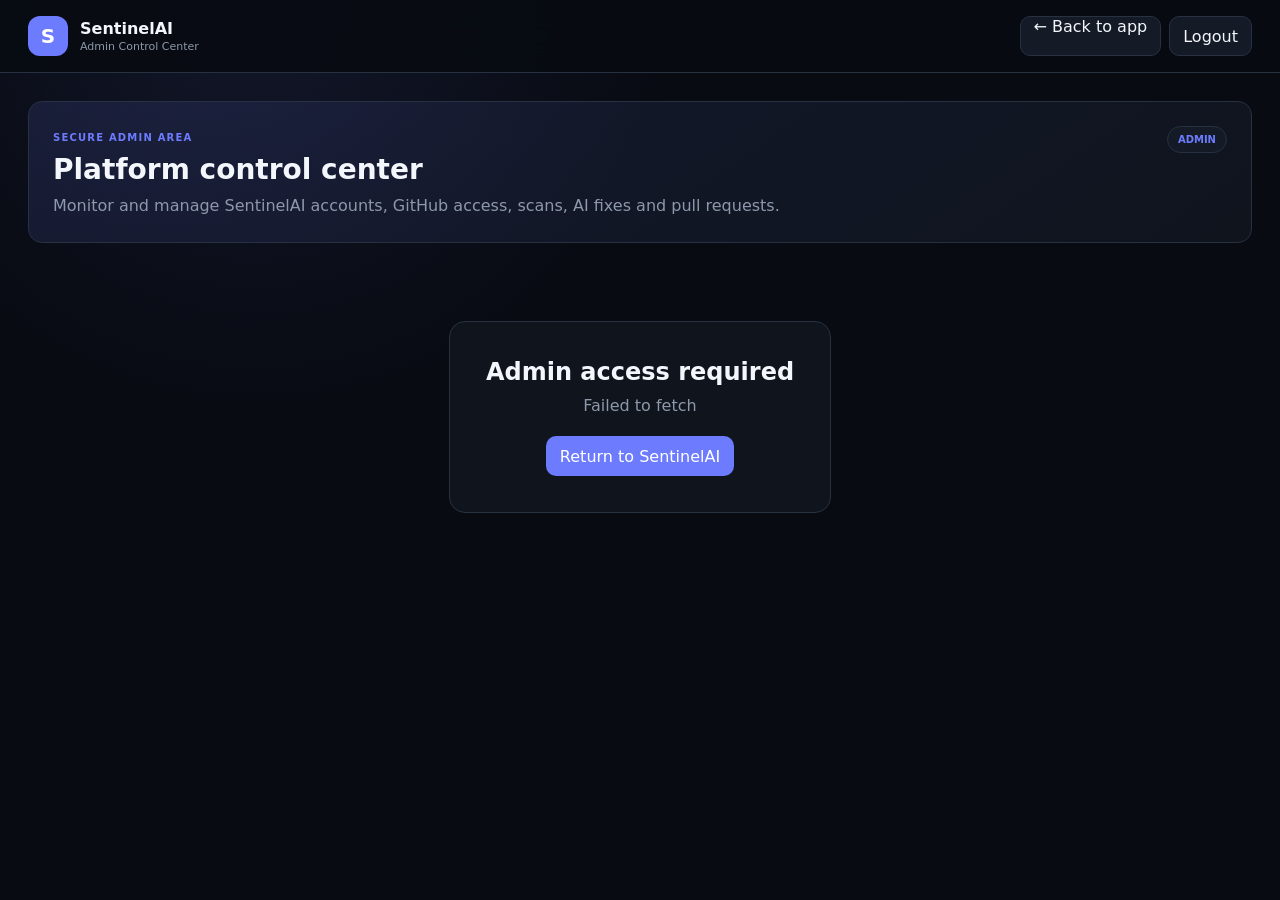
==== frontend/admin.html @ a76d075d "Add role-based SentinelAI admin panel" ====
<!DOCTYPE html>
<html lang="en">
<head>
    <meta charset="UTF-8">
    <meta name="viewport" content="width=device-width, initial-scale=1.0">
    <title>SentinelAI Admin</title>
    <link rel="stylesheet" href="admin.css">
</head>
<body>
    <div class="admin-shell">
        <header class="admin-topbar">
            <div class="brand-block">
                <div class="brand-icon">S</div>
                <div>
                    <div class="brand-name">SentinelAI</div>
                    <div class="brand-subtitle">Admin Control Center</div>
                </div>
            </div>
            <div class="top-actions">
                <a class="ghost-button" href="index.html">← Back to app</a>
                <button id="logoutButton" class="ghost-button" type="button">Logout</button>
            </div>
        </header>

        <main class="admin-main">
            <div id="adminBanner" class="admin-banner">
                <div>
                    <span class="eyebrow">SECURE ADMIN AREA</span>
                    <h1>Platform control center</h1>
                    <p>Monitor and manage SentinelAI accounts, GitHub access, scans, AI fixes and pull requests.</p>
                </div>
                <span class="admin-badge">ADMIN</span>
            </div>

            <section id="content" class="content">
                <div class="loading-card">Checking administrator access…</div>
            </section>
        </main>
    </div>

    <div id="toast" class="toast" hidden></div>
    <script src="admin.js" defer></script>
</body>
</html>
---- frontend/admin.css ----
:root {
    --bg: #080b12;
    --surface: #0f141d;
    --surface-2: #151b26;
    --surface-3: #1b2330;
    --border: #273142;
    --text: #f3f6fb;
    --muted: #8d99aa;
    --primary: #6d7cff;
    --success: #28c281;
    --warning: #f5b942;
    --danger: #ff5c70;
    --radius: 14px;
}

* { box-sizing: border-box; }
html, body { min-height: 100%; }
body {
    margin: 0;
    font-family: Inter, ui-sans-serif, system-ui, -apple-system, BlinkMacSystemFont, "Segoe UI", sans-serif;
    background: radial-gradient(circle at 20% 0%, rgba(109,124,255,.10), transparent 30%), var(--bg);
    color: var(--text);
}
button, input { font: inherit; }
button { cursor: pointer; }

.admin-shell { min-height: 100vh; }
.admin-topbar {
    position: sticky;
    top: 0;
    z-index: 20;
    display: flex;
    align-items: center;
    justify-content: space-between;
    gap: 16px;
    padding: 16px 28px;
    background: rgba(8,11,18,.92);
    backdrop-filter: blur(16px);
    border-bottom: 1px solid var(--border);
}
.brand-block { display:flex; align-items:center; gap:12px; }
.brand-icon {
    width:40px; height:40px; display:grid; place-items:center;
    border-radius:12px; background:var(--primary); color:#fff; font-weight:800; font-size:20px;
}
.brand-name { font-weight:800; font-size:16px; }
.brand-subtitle { color:var(--muted); font-size:11px; margin-top:2px; }
.top-actions { display:flex; gap:8px; }
.ghost-button {
    min-height:40px; padding:0 13px; border:1px solid var(--border); border-radius:10px;
    background:var(--surface-2); color:var(--text); text-decoration:none;
}
.ghost-button:hover { border-color:var(--primary); }

.admin-main { max-width: 1480px; margin:0 auto; padding:28px; }
.admin-banner {
    display:flex; justify-content:space-between; gap:18px; align-items:flex-start;
    padding:24px; background:linear-gradient(145deg, rgba(109,124,255,.13), var(--surface));
    border:1px solid var(--border); border-radius:var(--radius); margin-bottom:18px;
}
.eyebrow { color:var(--primary); font-size:10px; letter-spacing:.12em; font-weight:800; }
.admin-banner h1 { margin:8px 0 0; font-size:28px; }
.admin-banner p { margin:8px 0 0; color:var(--muted); max-width:760px; line-height:1.5; }
.admin-badge { padding:7px 10px; border:1px solid var(--border); border-radius:999px; background:var(--surface-2); color:var(--primary); font-size:10px; font-weight:800; }

.content { display:flex; flex-direction:column; gap:18px; }
.loading-card, .error-card { padding:28px; border:1px dashed var(--border); border-radius:var(--radius); background:var(--surface); color:var(--muted); text-align:center; }
.card { background:var(--surface); border:1px solid var(--border); border-radius:var(--radius); overflow:hidden; }
.card-header { display:flex; justify-content:space-between; gap:12px; align-items:flex-start; padding:18px 20px; border-bottom:1px solid var(--border); }
.card-header h2 { margin:0; font-size:16px; }
.card-header p { margin:5px 0 0; color:var(--muted); font-size:11px; }

.stats { display:grid; grid-template-columns:repeat(4,minmax(0,1fr)); gap:12px; }
.stat { padding:18px; background:var(--surface); border:1px solid var(--border); border-radius:12px; }
.stat span { display:block; color:var(--muted); font-size:11px; }
.stat strong { display:block; margin-top:8px; font-size:27px; }
.stat small { display:block; margin-top:7px; color:var(--muted); font-size:10px; }

.grid-2 { display:grid; grid-template-columns:minmax(0,2fr) minmax(300px,1fr); gap:18px; }
.grid-bottom { display:grid; grid-template-columns:1fr 1fr; gap:18px; }
.search { width:280px; min-height:40px; padding:0 12px; border:1px solid var(--border); border-radius:10px; background:var(--surface-2); color:var(--text); outline:none; }
.search:focus { border-color:var(--primary); }

.users { padding:14px; display:flex; flex-direction:column; gap:10px; }
.user {
    display:flex; justify-content:space-between; gap:14px; align-items:center; padding:14px;
    background:var(--surface-2); border:1px solid var(--border); border-radius:12px;
}
.user.disabled { opacity:.68; }
.user-main { display:flex; gap:12px; min-width:0; }
.avatar { flex:0 0 38px; width:38px; height:38px; border-radius:12px; display:grid; place-items:center; background:var(--primary); color:#fff; font-weight:800; }
.user-name { display:flex; align-items:center; flex-wrap:wrap; gap:6px; }
.user-name strong { font-size:13px; }
.user-line { color:var(--muted); font-size:10px; margin-top:3px; }
.user-meta { display:flex; flex-wrap:wrap; gap:10px; margin-top:7px; color:var(--muted); font-size:9px; }
.pill { display:inline-flex; padding:4px 7px; border-radius:999px; font-size:9px; font-weight:800; text-transform:uppercase; letter-spacing:.05em; }
.pill.admin { background:rgba(109,124,255,.15); color:var(--primary); }
.pill.active { background:rgba(40,194,129,.12); color:var(--success); }
.pill.disabled { background:rgba(255,92,112,.12); color:var(--danger); }
.actions { display:flex; flex-wrap:wrap; gap:7px; justify-content:flex-end; }
.action { min-height:34px; padding:0 10px; border:1px solid var(--border); border-radius:9px; background:var(--surface-3); color:var(--text); font-size:10px; }
.action.danger { color:var(--danger); }

.security { display:grid; gap:10px; padding:16px; }
.meter { padding:12px; background:var(--surface-2); border:1px solid var(--border); border-radius:10px; }
.meter-head { display:flex; justify-content:space-between; font-size:11px; }
.bar { height:6px; margin-top:8px; background:var(--surface-3); border-radius:99px; overflow:hidden; }
.bar i { display:block; height:100%; background:var(--primary); }
.meter.critical .bar i { background:var(--danger); }
.meter.high .bar i { background:var(--warning); }

.activity { padding:6px 18px; }
.activity-row { display:flex; justify-content:space-between; align-items:center; gap:10px; padding:12px 0; border-bottom:1px solid var(--border); }
.activity-row:last-child { border-bottom:none; }
.activity-row strong { display:block; font-size:11px; }
.activity-row small { display:block; margin-top:3px; color:var(--muted); font-size:9px; }
.empty { padding:22px; color:var(--muted); text-align:center; font-size:11px; }

.denied { max-width:560px; margin:60px auto; text-align:center; padding:36px; background:var(--surface); border:1px solid var(--border); border-radius:16px; }
.denied h2 { margin:0 0 8px; }
.denied p { margin:0 0 18px; color:var(--muted); line-height:1.5; }
.denied a { display:inline-flex; align-items:center; min-height:40px; padding:0 14px; background:var(--primary); color:#fff; border-radius:10px; text-decoration:none; }

.toast { position:fixed; right:20px; bottom:20px; z-index:50; min-width:280px; max-width:420px; padding:13px 15px; background:var(--surface-3); border:1px solid var(--border); border-radius:10px; box-shadow:0 18px 50px rgba(0,0,0,.35); font-size:12px; }

@media (max-width:1100px) { .stats{grid-template-columns:repeat(2,minmax(0,1fr));}.grid-2,.grid-bottom{grid-template-columns:1fr;} }
@media (max-width:700px) {
    .admin-topbar,.admin-banner{flex-direction:column; align-items:flex-start;}
    .admin-main{padding:16px 12px;}
    .stats{grid-template-columns:1fr 1fr;}
    .card-header{flex-direction:column;}
    .search{width:100%;}
    .user{flex-direction:column; align-items:stretch;}
    .actions{justify-content:flex-start;}
}
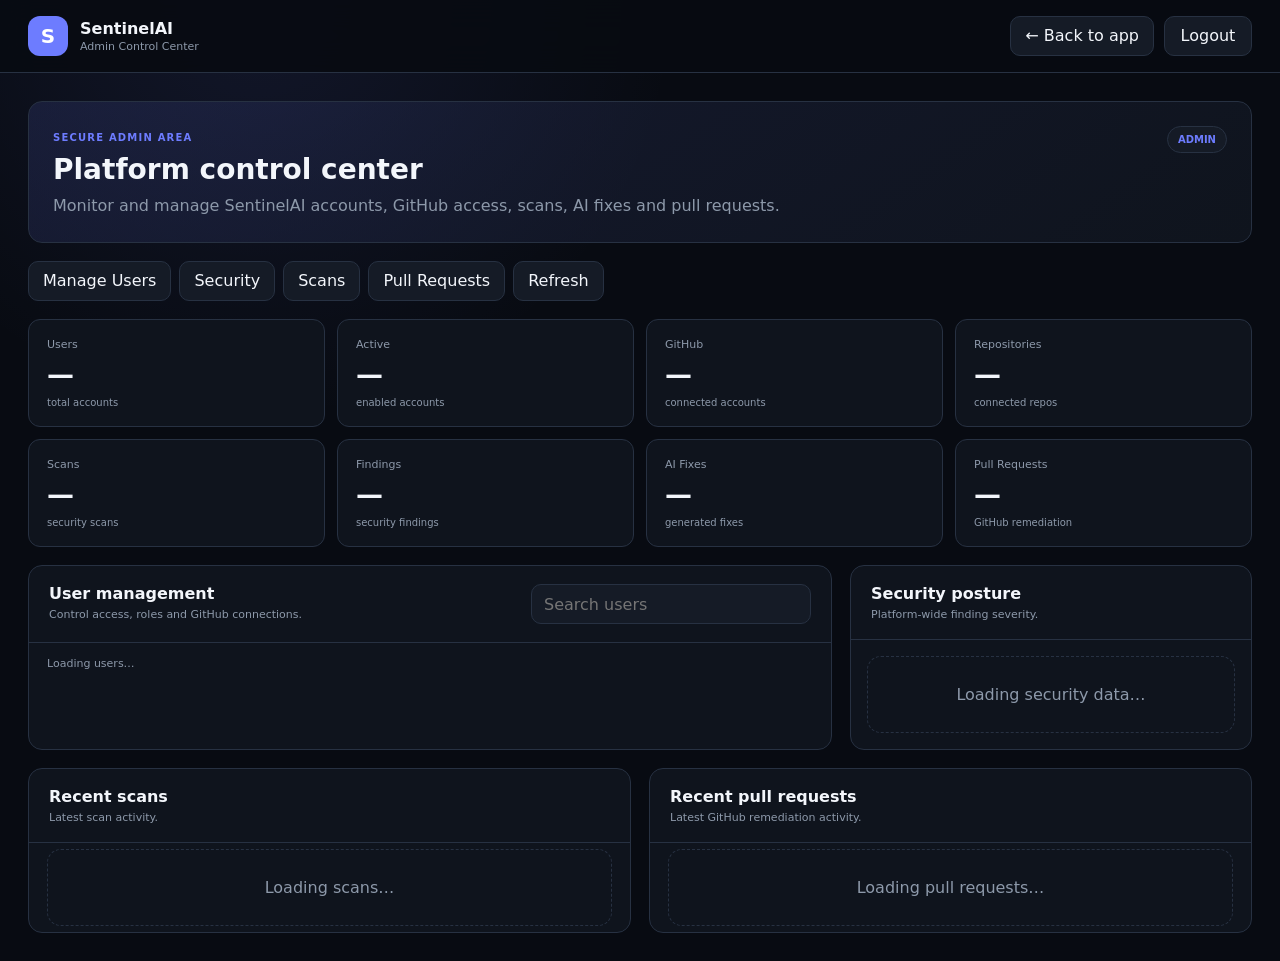
==== commit 1e981db8: "Fix admin dashboard rendering and settings admin visibility" ====
--- a/frontend/admin.html
+++ b/frontend/admin.html
@@ -3,11 +3,11 @@
 <head>
     <meta charset="UTF-8">
     <meta name="viewport" content="width=device-width, initial-scale=1.0">
-    <title>SentinelAI Admin</title>
+    <title>SentinelAI Admin Control Center</title>
     <link rel="stylesheet" href="admin.css">
 </head>
 <body>
-    <div class="admin-shell">
+    <div class="admin-shell" id="adminShell">
         <header class="admin-topbar">
             <div class="brand-block">
                 <div class="brand-icon">S</div>
@@ -23,17 +23,80 @@
         </header>
 
         <main class="admin-main">
-            <div id="adminBanner" class="admin-banner">
+            <section class="admin-banner">
                 <div>
                     <span class="eyebrow">SECURE ADMIN AREA</span>
                     <h1>Platform control center</h1>
                     <p>Monitor and manage SentinelAI accounts, GitHub access, scans, AI fixes and pull requests.</p>
                 </div>
                 <span class="admin-badge">ADMIN</span>
-            </div>
+            </section>
 
-            <section id="content" class="content">
-                <div class="loading-card">Checking administrator access…</div>
+            <section id="loginState" class="content" hidden></section>
+
+            <section id="dashboardState" class="content">
+                <div class="admin-quick-actions">
+                    <button class="ghost-button" type="button" data-scroll="usersSection">Manage Users</button>
+                    <button class="ghost-button" type="button" data-scroll="securitySection">Security</button>
+                    <button class="ghost-button" type="button" data-scroll="scansSection">Scans</button>
+                    <button class="ghost-button" type="button" data-scroll="prsSection">Pull Requests</button>
+                    <button id="refreshAdmin" class="ghost-button" type="button">Refresh</button>
+                </div>
+
+                <div id="stats" class="stats">
+                    <div class="stat"><span>Users</span><strong data-stat="Users">—</strong><small>total accounts</small></div>
+                    <div class="stat"><span>Active</span><strong data-stat="Active">—</strong><small>enabled accounts</small></div>
+                    <div class="stat"><span>GitHub</span><strong data-stat="GitHub">—</strong><small>connected accounts</small></div>
+                    <div class="stat"><span>Repositories</span><strong data-stat="Repositories">—</strong><small>connected repos</small></div>
+                    <div class="stat"><span>Scans</span><strong data-stat="Scans">—</strong><small>security scans</small></div>
+                    <div class="stat"><span>Findings</span><strong data-stat="Findings">—</strong><small>security findings</small></div>
+                    <div class="stat"><span>AI Fixes</span><strong data-stat="AI Fixes">—</strong><small>generated fixes</small></div>
+                    <div class="stat"><span>Pull Requests</span><strong data-stat="Pull Requests">—</strong><small>GitHub remediation</small></div>
+                </div>
+
+                <div id="overviewNotice" class="admin-data-notice" hidden></div>
+
+                <div class="grid-2">
+                    <section class="card" id="usersSection">
+                        <div class="card-header">
+                            <div>
+                                <h2>User management</h2>
+                                <p>Control access, roles and GitHub connections.</p>
+                            </div>
+                            <input id="userSearch" class="search" type="search" placeholder="Search users" />
+                        </div>
+                        <div class="users-loading" id="usersLoading">Loading users…</div>
+                        <div id="usersList" class="users" hidden></div>
+                    </section>
+
+                    <section class="card" id="securitySection">
+                        <div class="card-header">
+                            <div>
+                                <h2>Security posture</h2>
+                                <p>Platform-wide finding severity.</p>
+                            </div>
+                        </div>
+                        <div id="securityContent" class="security">
+                            <div class="loading-card">Loading security data…</div>
+                        </div>
+                    </section>
+                </div>
+
+                <div class="grid-bottom">
+                    <section class="card" id="scansSection">
+                        <div class="card-header">
+                            <div><h2>Recent scans</h2><p>Latest scan activity.</p></div>
+                        </div>
+                        <div id="scansContent" class="activity"><div class="loading-card">Loading scans…</div></div>
+                    </section>
+
+                    <section class="card" id="prsSection">
+                        <div class="card-header">
+                            <div><h2>Recent pull requests</h2><p>Latest GitHub remediation activity.</p></div>
+                        </div>
+                        <div id="prsContent" class="activity"><div class="loading-card">Loading pull requests…</div></div>
+                    </section>
+                </div>
             </section>
         </main>
     </div>
--- a/frontend/admin.css
+++ b/frontend/admin.css
@@ -45,11 +45,17 @@
 }
 .brand-name { font-weight:800; font-size:16px; }
 .brand-subtitle { color:var(--muted); font-size:11px; margin-top:2px; }
-.top-actions { display:flex; gap:8px; }
+.top-actions { display:flex; align-items:center; justify-content:flex-end; gap:10px; flex-wrap:wrap; }
 .ghost-button {
-    min-height:40px; padding:0 13px; border:1px solid var(--border); border-radius:10px;
+    min-height:40px; height:40px; padding:0 14px;
+    display:inline-flex; align-items:center; justify-content:center;
+    gap:6px; box-sizing:border-box;
+    border:1px solid var(--border); border-radius:10px;
     background:var(--surface-2); color:var(--text); text-decoration:none;
+    line-height:1; white-space:nowrap;
 }
+.top-actions .ghost-button { min-width:132px; }
+.top-actions #logoutButton { min-width:88px; }
 .ghost-button:hover { border-color:var(--primary); }
 
 .admin-main { max-width: 1480px; margin:0 auto; padding:28px; }
@@ -125,7 +131,9 @@
 
 @media (max-width:1100px) { .stats{grid-template-columns:repeat(2,minmax(0,1fr));}.grid-2,.grid-bottom{grid-template-columns:1fr;} }
 @media (max-width:700px) {
-    .admin-topbar,.admin-banner{flex-direction:column; align-items:flex-start;}
+    .admin-topbar,.admin-banner{flex-direction:column; align-items:stretch;}
+    .top-actions{width:100%; justify-content:flex-end;}
+    .top-actions .ghost-button{min-width:0;}
     .admin-main{padding:16px 12px;}
     .stats{grid-template-columns:1fr 1fr;}
     .card-header{flex-direction:column;}
@@ -133,3 +141,10 @@
     .user{flex-direction:column; align-items:stretch;}
     .actions{justify-content:flex-start;}
 }
+
+
+.admin-quick-actions { display:flex; flex-wrap:wrap; gap:8px; }
+.admin-quick-actions .ghost-button { min-height:38px; }
+.admin-data-notice { padding:11px 13px; border:1px solid rgba(245,185,66,.35); border-radius:10px; background:rgba(245,185,66,.08); color:var(--warning); font-size:11px; }
+.users-loading { padding:14px 18px; color:var(--muted); font-size:11px; }
+.loading-card { min-height:70px; display:grid; place-items:center; }
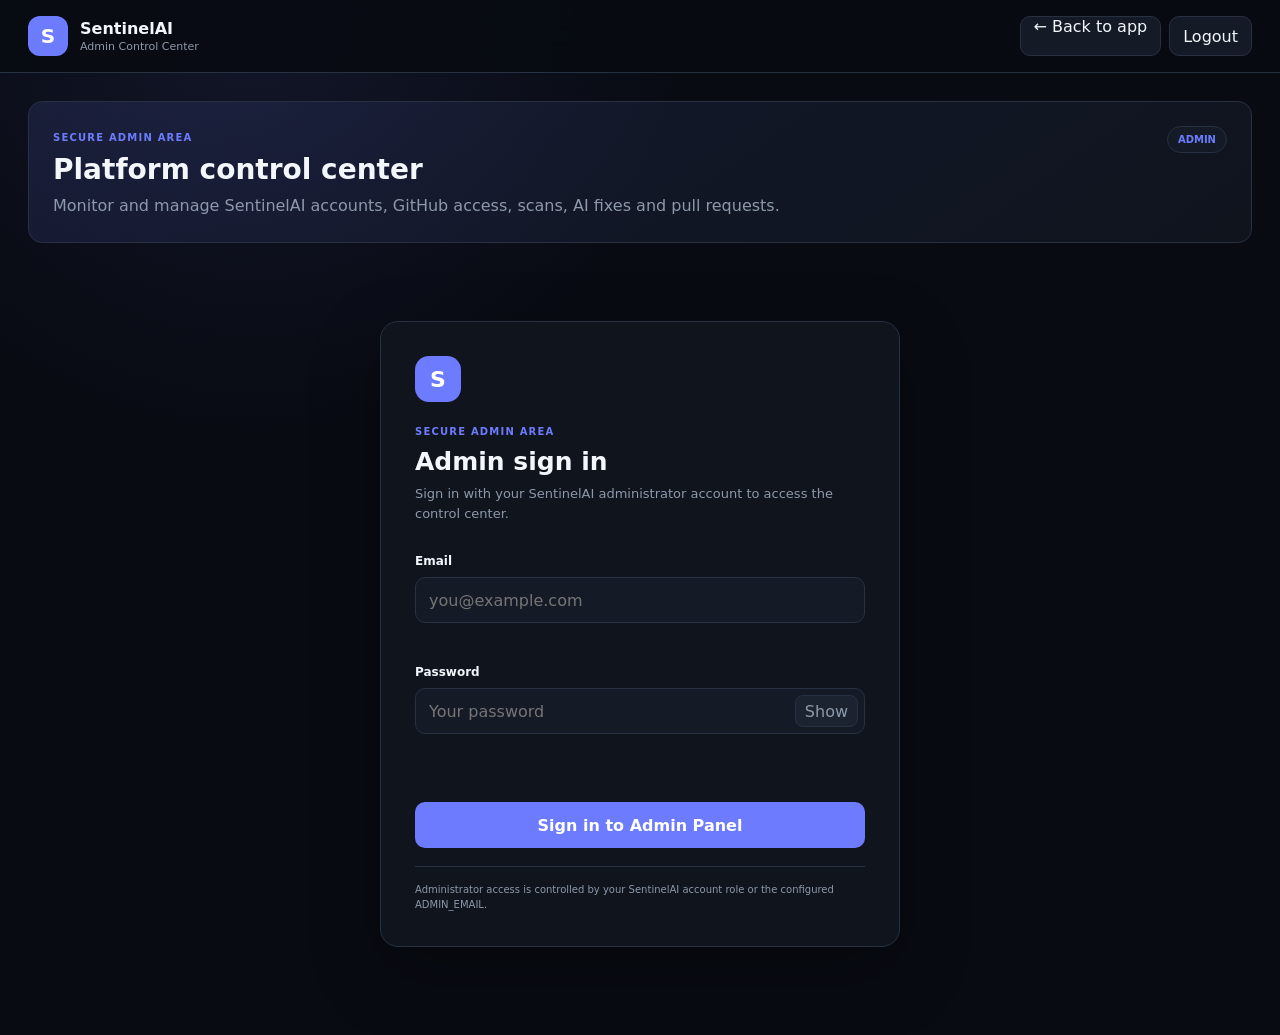
==== commit 844c2cab: "Fix admin panel rendering and instant admin visibility" ====
--- a/frontend/admin.html
+++ b/frontend/admin.html
@@ -3,11 +3,11 @@
 <head>
     <meta charset="UTF-8">
     <meta name="viewport" content="width=device-width, initial-scale=1.0">
-    <title>SentinelAI Admin Control Center</title>
+    <title>SentinelAI Admin</title>
     <link rel="stylesheet" href="admin.css">
 </head>
 <body>
-    <div class="admin-shell" id="adminShell">
+    <div class="admin-shell">
         <header class="admin-topbar">
             <div class="brand-block">
                 <div class="brand-icon">S</div>
@@ -23,80 +23,33 @@
         </header>
 
         <main class="admin-main">
-            <section class="admin-banner">
+            <div id="adminBanner" class="admin-banner">
                 <div>
                     <span class="eyebrow">SECURE ADMIN AREA</span>
                     <h1>Platform control center</h1>
                     <p>Monitor and manage SentinelAI accounts, GitHub access, scans, AI fixes and pull requests.</p>
                 </div>
                 <span class="admin-badge">ADMIN</span>
-            </section>
+            </div>
 
-            <section id="loginState" class="content" hidden></section>
-
-            <section id="dashboardState" class="content">
+            <section id="content" class="content">
                 <div class="admin-quick-actions">
-                    <button class="ghost-button" type="button" data-scroll="usersSection">Manage Users</button>
-                    <button class="ghost-button" type="button" data-scroll="securitySection">Security</button>
-                    <button class="ghost-button" type="button" data-scroll="scansSection">Scans</button>
-                    <button class="ghost-button" type="button" data-scroll="prsSection">Pull Requests</button>
-                    <button id="refreshAdmin" class="ghost-button" type="button">Refresh</button>
+                    <button class="ghost-button" type="button" disabled>Manage Users</button>
+                    <button class="ghost-button" type="button" disabled>Security</button>
+                    <button class="ghost-button" type="button" disabled>Scans</button>
+                    <button class="ghost-button" type="button" disabled>Pull Requests</button>
                 </div>
-
-                <div id="stats" class="stats">
-                    <div class="stat"><span>Users</span><strong data-stat="Users">—</strong><small>total accounts</small></div>
-                    <div class="stat"><span>Active</span><strong data-stat="Active">—</strong><small>enabled accounts</small></div>
-                    <div class="stat"><span>GitHub</span><strong data-stat="GitHub">—</strong><small>connected accounts</small></div>
-                    <div class="stat"><span>Repositories</span><strong data-stat="Repositories">—</strong><small>connected repos</small></div>
-                    <div class="stat"><span>Scans</span><strong data-stat="Scans">—</strong><small>security scans</small></div>
-                    <div class="stat"><span>Findings</span><strong data-stat="Findings">—</strong><small>security findings</small></div>
-                    <div class="stat"><span>AI Fixes</span><strong data-stat="AI Fixes">—</strong><small>generated fixes</small></div>
-                    <div class="stat"><span>Pull Requests</span><strong data-stat="Pull Requests">—</strong><small>GitHub remediation</small></div>
+                <div class="stats">
+                    <div class="stat"><span>Users</span><strong>—</strong><small>Total accounts</small></div>
+                    <div class="stat"><span>Active</span><strong>—</strong><small>Enabled accounts</small></div>
+                    <div class="stat"><span>GitHub</span><strong>—</strong><small>Connected accounts</small></div>
+                    <div class="stat"><span>Repositories</span><strong>—</strong><small>Connected repos</small></div>
+                    <div class="stat"><span>Scans</span><strong>—</strong><small>Security scans</small></div>
+                    <div class="stat"><span>Findings</span><strong>—</strong><small>Security findings</small></div>
+                    <div class="stat"><span>AI Fixes</span><strong>—</strong><small>Generated fixes</small></div>
+                    <div class="stat"><span>Pull Requests</span><strong>—</strong><small>GitHub remediation</small></div>
                 </div>
-
-                <div id="overviewNotice" class="admin-data-notice" hidden></div>
-
-                <div class="grid-2">
-                    <section class="card" id="usersSection">
-                        <div class="card-header">
-                            <div>
-                                <h2>User management</h2>
-                                <p>Control access, roles and GitHub connections.</p>
-                            </div>
-                            <input id="userSearch" class="search" type="search" placeholder="Search users" />
-                        </div>
-                        <div class="users-loading" id="usersLoading">Loading users…</div>
-                        <div id="usersList" class="users" hidden></div>
-                    </section>
-
-                    <section class="card" id="securitySection">
-                        <div class="card-header">
-                            <div>
-                                <h2>Security posture</h2>
-                                <p>Platform-wide finding severity.</p>
-                            </div>
-                        </div>
-                        <div id="securityContent" class="security">
-                            <div class="loading-card">Loading security data…</div>
-                        </div>
-                    </section>
-                </div>
-
-                <div class="grid-bottom">
-                    <section class="card" id="scansSection">
-                        <div class="card-header">
-                            <div><h2>Recent scans</h2><p>Latest scan activity.</p></div>
-                        </div>
-                        <div id="scansContent" class="activity"><div class="loading-card">Loading scans…</div></div>
-                    </section>
-
-                    <section class="card" id="prsSection">
-                        <div class="card-header">
-                            <div><h2>Recent pull requests</h2><p>Latest GitHub remediation activity.</p></div>
-                        </div>
-                        <div id="prsContent" class="activity"><div class="loading-card">Loading pull requests…</div></div>
-                    </section>
-                </div>
+                <div class="loading-card">Loading live admin data…</div>
             </section>
         </main>
     </div>
--- a/frontend/admin.css
+++ b/frontend/admin.css
@@ -45,17 +45,11 @@
 }
 .brand-name { font-weight:800; font-size:16px; }
 .brand-subtitle { color:var(--muted); font-size:11px; margin-top:2px; }
-.top-actions { display:flex; align-items:center; justify-content:flex-end; gap:10px; flex-wrap:wrap; }
+.top-actions { display:flex; gap:8px; }
 .ghost-button {
-    min-height:40px; height:40px; padding:0 14px;
-    display:inline-flex; align-items:center; justify-content:center;
-    gap:6px; box-sizing:border-box;
-    border:1px solid var(--border); border-radius:10px;
+    min-height:40px; padding:0 13px; border:1px solid var(--border); border-radius:10px;
     background:var(--surface-2); color:var(--text); text-decoration:none;
-    line-height:1; white-space:nowrap;
-}
-.top-actions .ghost-button { min-width:132px; }
-.top-actions #logoutButton { min-width:88px; }
+}
 .ghost-button:hover { border-color:var(--primary); }
 
 .admin-main { max-width: 1480px; margin:0 auto; padding:28px; }
@@ -131,9 +125,7 @@
 
 @media (max-width:1100px) { .stats{grid-template-columns:repeat(2,minmax(0,1fr));}.grid-2,.grid-bottom{grid-template-columns:1fr;} }
 @media (max-width:700px) {
-    .admin-topbar,.admin-banner{flex-direction:column; align-items:stretch;}
-    .top-actions{width:100%; justify-content:flex-end;}
-    .top-actions .ghost-button{min-width:0;}
+    .admin-topbar,.admin-banner{flex-direction:column; align-items:flex-start;}
     .admin-main{padding:16px 12px;}
     .stats{grid-template-columns:1fr 1fr;}
     .card-header{flex-direction:column;}
@@ -142,9 +134,85 @@
     .actions{justify-content:flex-start;}
 }
 
-
-.admin-quick-actions { display:flex; flex-wrap:wrap; gap:8px; }
-.admin-quick-actions .ghost-button { min-height:38px; }
-.admin-data-notice { padding:11px 13px; border:1px solid rgba(245,185,66,.35); border-radius:10px; background:rgba(245,185,66,.08); color:var(--warning); font-size:11px; }
-.users-loading { padding:14px 18px; color:var(--muted); font-size:11px; }
-.loading-card { min-height:70px; display:grid; place-items:center; }
+/* Admin sign-in */
+.admin-login-card {
+    max-width: 520px;
+    margin: 60px auto;
+    padding: 34px;
+    background: var(--surface);
+    border: 1px solid var(--border);
+    border-radius: 18px;
+    box-shadow: 0 24px 70px rgba(0,0,0,.30);
+}
+.admin-login-mark {
+    width: 46px;
+    height: 46px;
+    display: grid;
+    place-items: center;
+    margin-bottom: 18px;
+    border-radius: 14px;
+    background: var(--primary);
+    color: #fff;
+    font-weight: 900;
+    font-size: 22px;
+}
+.admin-login-card h2 { margin: 8px 0 8px; font-size: 25px; }
+.admin-login-card > p { margin: 0 0 22px; color: var(--muted); line-height: 1.55; font-size: 13px; }
+.admin-login-form { display: grid; gap: 9px; }
+.admin-login-form label { color: var(--text); font-size: 12px; font-weight: 700; margin-top: 8px; }
+.admin-login-form input {
+    width: 100%;
+    min-height: 46px;
+    padding: 0 13px;
+    border: 1px solid var(--border);
+    border-radius: 10px;
+    background: var(--surface-2);
+    color: var(--text);
+    outline: none;
+}
+.admin-login-form input:focus { border-color: var(--primary); }
+.admin-password-wrap { position: relative; }
+.admin-password-wrap input { padding-right: 72px; }
+.password-toggle {
+    position: absolute;
+    right: 7px;
+    top: 7px;
+    min-height: 32px;
+    padding: 0 9px;
+    border: 1px solid var(--border);
+    border-radius: 8px;
+    background: var(--surface-3);
+    color: var(--muted);
+}
+.field-error { min-height: 16px; color: var(--danger); font-size: 11px; }
+.admin-login-message { min-height: 18px; color: var(--danger); font-size: 12px; line-height: 1.45; }
+.primary-admin-button {
+    min-height: 46px;
+    margin-top: 7px;
+    border: none;
+    border-radius: 10px;
+    background: var(--primary);
+    color: #fff;
+    font-weight: 800;
+}
+.primary-admin-button:disabled { opacity: .6; cursor: wait; }
+.admin-login-note {
+    margin-top: 18px;
+    padding-top: 15px;
+    border-top: 1px solid var(--border);
+    color: var(--muted);
+    font-size: 10px;
+    line-height: 1.5;
+}
+.denied-button {
+    min-height: 40px;
+    padding: 0 14px;
+    border: 1px solid var(--border);
+    border-radius: 10px;
+    background: var(--surface-2);
+    color: var(--text);
+}
+
+@media (max-width: 700px) {
+    .admin-login-card { margin: 24px 0; padding: 24px; }
+}
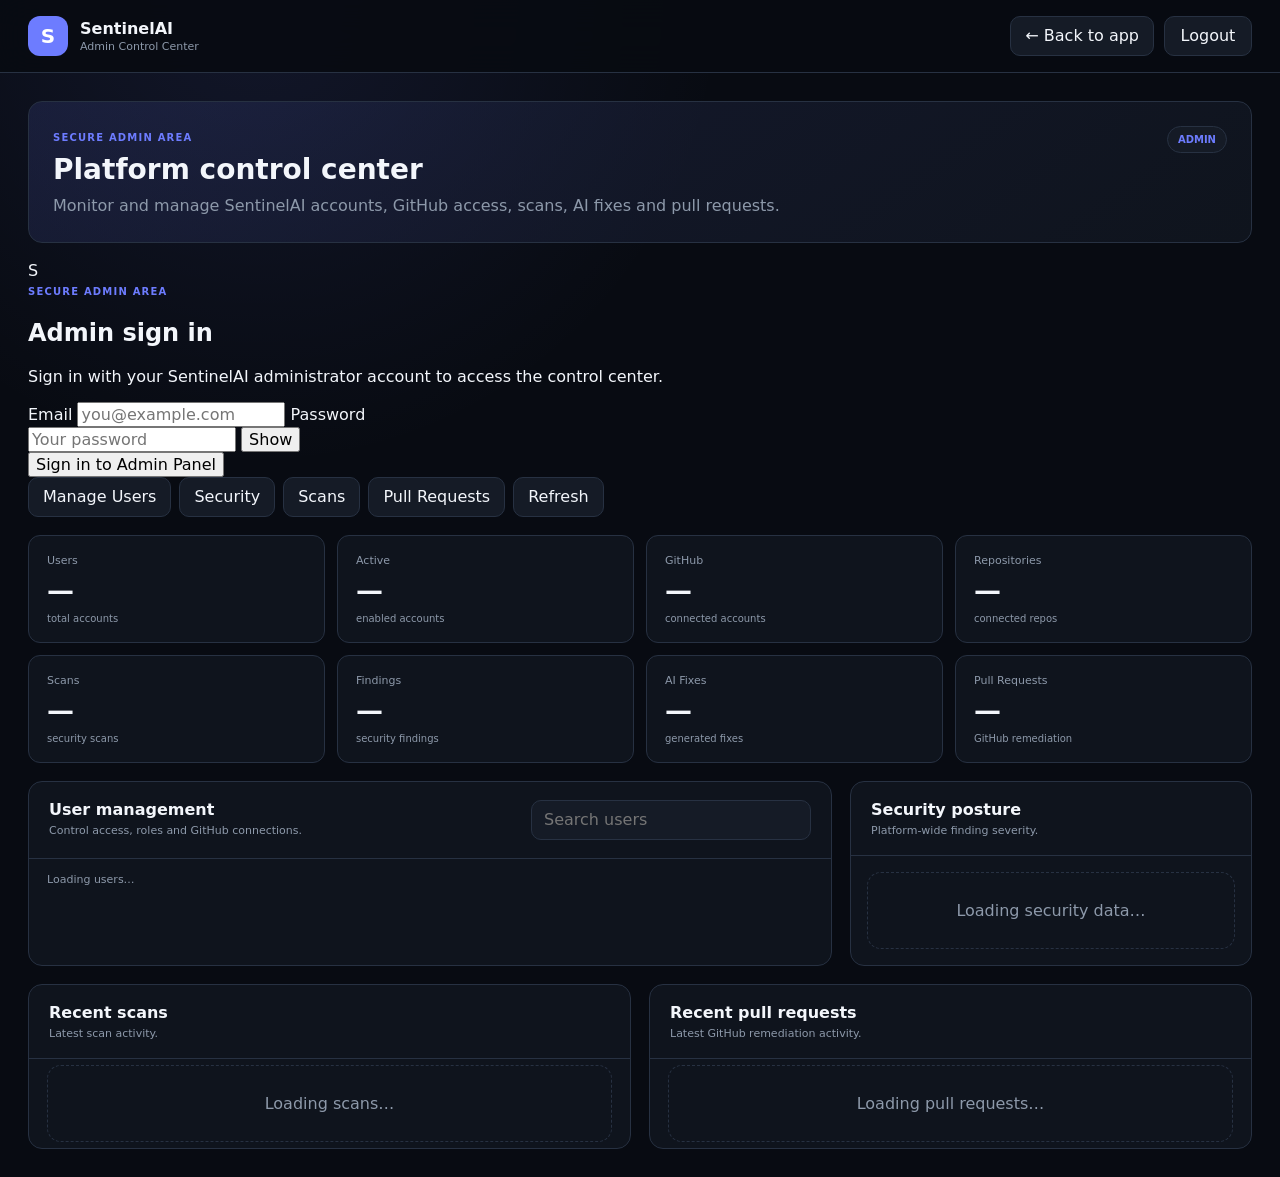
==== commit 37d4aa6c: "Fix admin panel navigation rendering and layout" ====
--- a/frontend/admin.html
+++ b/frontend/admin.html
@@ -3,11 +3,11 @@
 <head>
     <meta charset="UTF-8">
     <meta name="viewport" content="width=device-width, initial-scale=1.0">
-    <title>SentinelAI Admin</title>
+    <title>SentinelAI Admin Control Center</title>
     <link rel="stylesheet" href="admin.css">
 </head>
 <body>
-    <div class="admin-shell">
+    <div class="admin-shell" id="adminShell">
         <header class="admin-topbar">
             <div class="brand-block">
                 <div class="brand-icon">S</div>
@@ -17,39 +17,86 @@
                 </div>
             </div>
             <div class="top-actions">
-                <a class="ghost-button" href="index.html">← Back to app</a>
+                <a class="ghost-button" href="/index.html">← Back to app</a>
                 <button id="logoutButton" class="ghost-button" type="button">Logout</button>
             </div>
         </header>
 
         <main class="admin-main">
-            <div id="adminBanner" class="admin-banner">
+            <section class="admin-banner">
                 <div>
                     <span class="eyebrow">SECURE ADMIN AREA</span>
                     <h1>Platform control center</h1>
                     <p>Monitor and manage SentinelAI accounts, GitHub access, scans, AI fixes and pull requests.</p>
                 </div>
                 <span class="admin-badge">ADMIN</span>
-            </div>
+            </section>
 
-            <section id="content" class="content">
+            <section id="loginState" class="content" hidden></section>
+
+            <section id="dashboardState" class="content">
                 <div class="admin-quick-actions">
-                    <button class="ghost-button" type="button" disabled>Manage Users</button>
-                    <button class="ghost-button" type="button" disabled>Security</button>
-                    <button class="ghost-button" type="button" disabled>Scans</button>
-                    <button class="ghost-button" type="button" disabled>Pull Requests</button>
+                    <button class="ghost-button" type="button" data-scroll="usersSection">Manage Users</button>
+                    <button class="ghost-button" type="button" data-scroll="securitySection">Security</button>
+                    <button class="ghost-button" type="button" data-scroll="scansSection">Scans</button>
+                    <button class="ghost-button" type="button" data-scroll="prsSection">Pull Requests</button>
+                    <button id="refreshAdmin" class="ghost-button" type="button">Refresh</button>
                 </div>
-                <div class="stats">
-                    <div class="stat"><span>Users</span><strong>—</strong><small>Total accounts</small></div>
-                    <div class="stat"><span>Active</span><strong>—</strong><small>Enabled accounts</small></div>
-                    <div class="stat"><span>GitHub</span><strong>—</strong><small>Connected accounts</small></div>
-                    <div class="stat"><span>Repositories</span><strong>—</strong><small>Connected repos</small></div>
-                    <div class="stat"><span>Scans</span><strong>—</strong><small>Security scans</small></div>
-                    <div class="stat"><span>Findings</span><strong>—</strong><small>Security findings</small></div>
-                    <div class="stat"><span>AI Fixes</span><strong>—</strong><small>Generated fixes</small></div>
-                    <div class="stat"><span>Pull Requests</span><strong>—</strong><small>GitHub remediation</small></div>
+
+                <div id="stats" class="stats">
+                    <div class="stat"><span>Users</span><strong data-stat="Users">—</strong><small>total accounts</small></div>
+                    <div class="stat"><span>Active</span><strong data-stat="Active">—</strong><small>enabled accounts</small></div>
+                    <div class="stat"><span>GitHub</span><strong data-stat="GitHub">—</strong><small>connected accounts</small></div>
+                    <div class="stat"><span>Repositories</span><strong data-stat="Repositories">—</strong><small>connected repos</small></div>
+                    <div class="stat"><span>Scans</span><strong data-stat="Scans">—</strong><small>security scans</small></div>
+                    <div class="stat"><span>Findings</span><strong data-stat="Findings">—</strong><small>security findings</small></div>
+                    <div class="stat"><span>AI Fixes</span><strong data-stat="AI Fixes">—</strong><small>generated fixes</small></div>
+                    <div class="stat"><span>Pull Requests</span><strong data-stat="Pull Requests">—</strong><small>GitHub remediation</small></div>
                 </div>
-                <div class="loading-card">Loading live admin data…</div>
+
+                <div id="overviewNotice" class="admin-data-notice" hidden></div>
+
+                <div class="grid-2">
+                    <section class="card" id="usersSection">
+                        <div class="card-header">
+                            <div>
+                                <h2>User management</h2>
+                                <p>Control access, roles and GitHub connections.</p>
+                            </div>
+                            <input id="userSearch" class="search" type="search" placeholder="Search users" />
+                        </div>
+                        <div class="users-loading" id="usersLoading">Loading users…</div>
+                        <div id="usersList" class="users" hidden></div>
+                    </section>
+
+                    <section class="card" id="securitySection">
+                        <div class="card-header">
+                            <div>
+                                <h2>Security posture</h2>
+                                <p>Platform-wide finding severity.</p>
+                            </div>
+                        </div>
+                        <div id="securityContent" class="security">
+                            <div class="loading-card">Loading security data…</div>
+                        </div>
+                    </section>
+                </div>
+
+                <div class="grid-bottom">
+                    <section class="card" id="scansSection">
+                        <div class="card-header">
+                            <div><h2>Recent scans</h2><p>Latest scan activity.</p></div>
+                        </div>
+                        <div id="scansContent" class="activity"><div class="loading-card">Loading scans…</div></div>
+                    </section>
+
+                    <section class="card" id="prsSection">
+                        <div class="card-header">
+                            <div><h2>Recent pull requests</h2><p>Latest GitHub remediation activity.</p></div>
+                        </div>
+                        <div id="prsContent" class="activity"><div class="loading-card">Loading pull requests…</div></div>
+                    </section>
+                </div>
             </section>
         </main>
     </div>
--- a/frontend/admin.css
+++ b/frontend/admin.css
@@ -45,11 +45,17 @@
 }
 .brand-name { font-weight:800; font-size:16px; }
 .brand-subtitle { color:var(--muted); font-size:11px; margin-top:2px; }
-.top-actions { display:flex; gap:8px; }
+.top-actions { display:flex; align-items:center; justify-content:flex-end; gap:10px; flex-wrap:wrap; }
 .ghost-button {
-    min-height:40px; padding:0 13px; border:1px solid var(--border); border-radius:10px;
+    min-height:40px; height:40px; padding:0 14px;
+    display:inline-flex; align-items:center; justify-content:center;
+    gap:6px; box-sizing:border-box;
+    border:1px solid var(--border); border-radius:10px;
     background:var(--surface-2); color:var(--text); text-decoration:none;
+    line-height:1; white-space:nowrap;
 }
+.top-actions .ghost-button { min-width:132px; }
+.top-actions #logoutButton { min-width:88px; }
 .ghost-button:hover { border-color:var(--primary); }
 
 .admin-main { max-width: 1480px; margin:0 auto; padding:28px; }
@@ -125,7 +131,9 @@
 
 @media (max-width:1100px) { .stats{grid-template-columns:repeat(2,minmax(0,1fr));}.grid-2,.grid-bottom{grid-template-columns:1fr;} }
 @media (max-width:700px) {
-    .admin-topbar,.admin-banner{flex-direction:column; align-items:flex-start;}
+    .admin-topbar,.admin-banner{flex-direction:column; align-items:stretch;}
+    .top-actions{width:100%; justify-content:flex-end;}
+    .top-actions .ghost-button{min-width:0;}
     .admin-main{padding:16px 12px;}
     .stats{grid-template-columns:1fr 1fr;}
     .card-header{flex-direction:column;}
@@ -134,85 +142,9 @@
     .actions{justify-content:flex-start;}
 }
 
-/* Admin sign-in */
-.admin-login-card {
-    max-width: 520px;
-    margin: 60px auto;
-    padding: 34px;
-    background: var(--surface);
-    border: 1px solid var(--border);
-    border-radius: 18px;
-    box-shadow: 0 24px 70px rgba(0,0,0,.30);
-}
-.admin-login-mark {
-    width: 46px;
-    height: 46px;
-    display: grid;
-    place-items: center;
-    margin-bottom: 18px;
-    border-radius: 14px;
-    background: var(--primary);
-    color: #fff;
-    font-weight: 900;
-    font-size: 22px;
-}
-.admin-login-card h2 { margin: 8px 0 8px; font-size: 25px; }
-.admin-login-card > p { margin: 0 0 22px; color: var(--muted); line-height: 1.55; font-size: 13px; }
-.admin-login-form { display: grid; gap: 9px; }
-.admin-login-form label { color: var(--text); font-size: 12px; font-weight: 700; margin-top: 8px; }
-.admin-login-form input {
-    width: 100%;
-    min-height: 46px;
-    padding: 0 13px;
-    border: 1px solid var(--border);
-    border-radius: 10px;
-    background: var(--surface-2);
-    color: var(--text);
-    outline: none;
-}
-.admin-login-form input:focus { border-color: var(--primary); }
-.admin-password-wrap { position: relative; }
-.admin-password-wrap input { padding-right: 72px; }
-.password-toggle {
-    position: absolute;
-    right: 7px;
-    top: 7px;
-    min-height: 32px;
-    padding: 0 9px;
-    border: 1px solid var(--border);
-    border-radius: 8px;
-    background: var(--surface-3);
-    color: var(--muted);
-}
-.field-error { min-height: 16px; color: var(--danger); font-size: 11px; }
-.admin-login-message { min-height: 18px; color: var(--danger); font-size: 12px; line-height: 1.45; }
-.primary-admin-button {
-    min-height: 46px;
-    margin-top: 7px;
-    border: none;
-    border-radius: 10px;
-    background: var(--primary);
-    color: #fff;
-    font-weight: 800;
-}
-.primary-admin-button:disabled { opacity: .6; cursor: wait; }
-.admin-login-note {
-    margin-top: 18px;
-    padding-top: 15px;
-    border-top: 1px solid var(--border);
-    color: var(--muted);
-    font-size: 10px;
-    line-height: 1.5;
-}
-.denied-button {
-    min-height: 40px;
-    padding: 0 14px;
-    border: 1px solid var(--border);
-    border-radius: 10px;
-    background: var(--surface-2);
-    color: var(--text);
-}
 
-@media (max-width: 700px) {
-    .admin-login-card { margin: 24px 0; padding: 24px; }
-}
+.admin-quick-actions { display:flex; flex-wrap:wrap; gap:8px; }
+.admin-quick-actions .ghost-button { min-height:38px; }
+.admin-data-notice { padding:11px 13px; border:1px solid rgba(245,185,66,.35); border-radius:10px; background:rgba(245,185,66,.08); color:var(--warning); font-size:11px; }
+.users-loading { padding:14px 18px; color:var(--muted); font-size:11px; }
+.loading-card { min-height:70px; display:grid; place-items:center; }
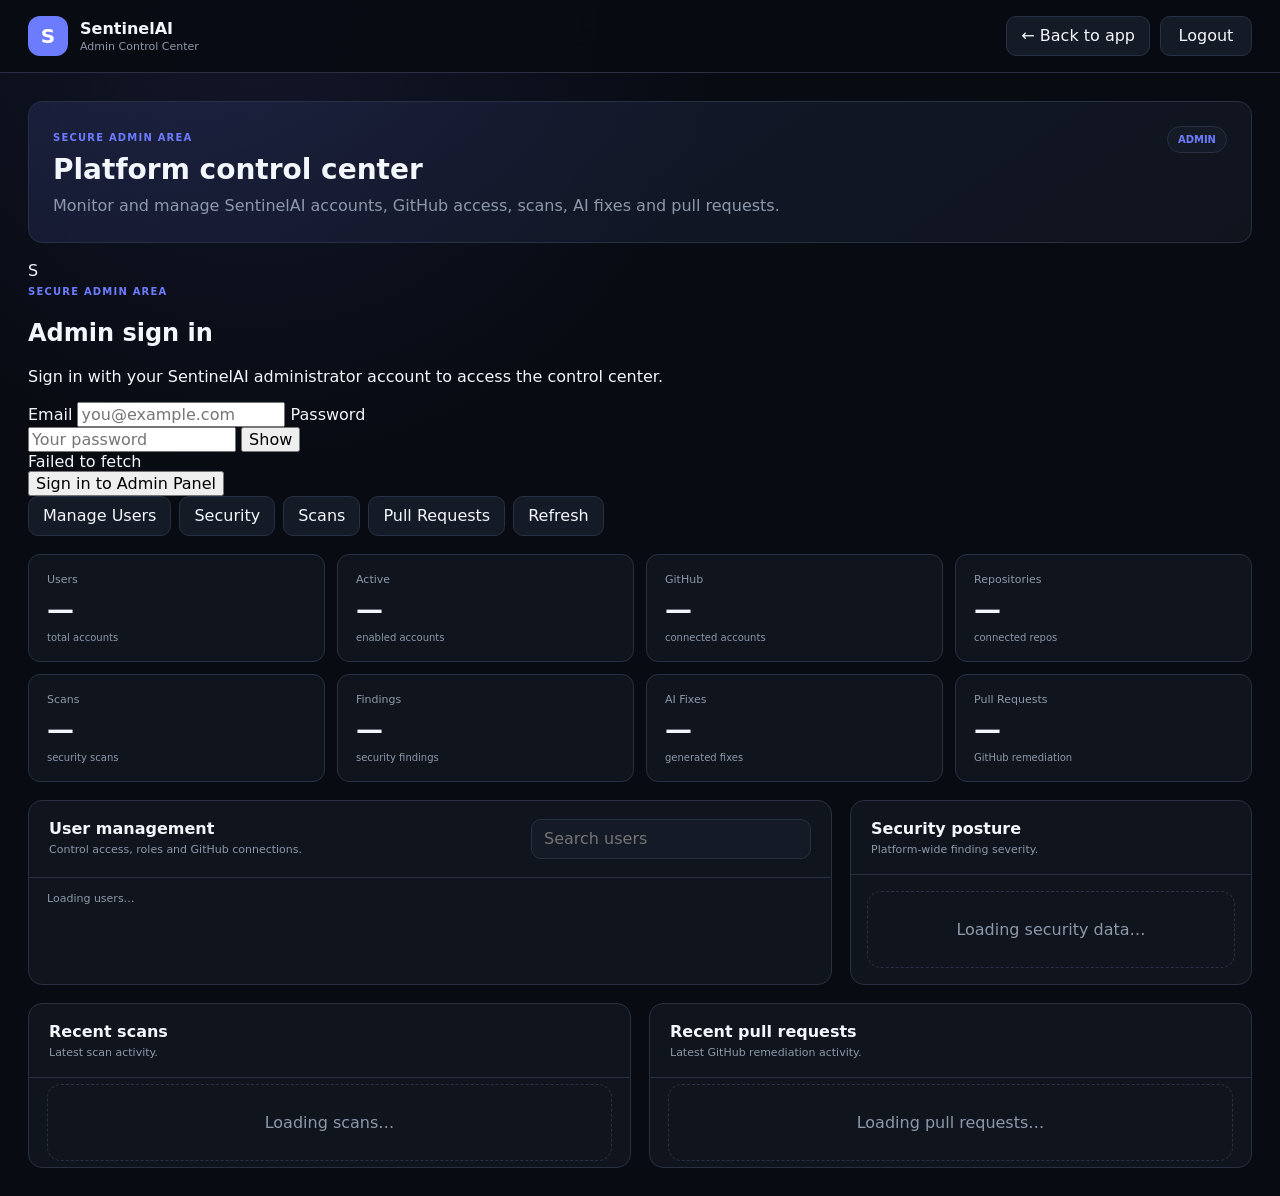
==== commit d6d207ac: "Finalize admin panel navigation and dashboard" ====
--- a/frontend/admin.html
+++ b/frontend/admin.html
@@ -4,7 +4,7 @@
     <meta charset="UTF-8">
     <meta name="viewport" content="width=device-width, initial-scale=1.0">
     <title>SentinelAI Admin Control Center</title>
-    <link rel="stylesheet" href="admin.css">
+    <link rel="stylesheet" href="admin.css?v=20260929-final2">
 </head>
 <body>
     <div class="admin-shell" id="adminShell">
@@ -102,6 +102,6 @@
     </div>
 
     <div id="toast" class="toast" hidden></div>
-    <script src="admin.js" defer></script>
+    <script src="admin.js?v=20260929-final2" defer></script>
 </body>
 </html>
--- a/frontend/admin.css
+++ b/frontend/admin.css
@@ -148,3 +148,78 @@
 .admin-data-notice { padding:11px 13px; border:1px solid rgba(245,185,66,.35); border-radius:10px; background:rgba(245,185,66,.08); color:var(--warning); font-size:11px; }
 .users-loading { padding:14px 18px; color:var(--muted); font-size:11px; }
 .loading-card { min-height:70px; display:grid; place-items:center; }
+
+
+/* Final admin header alignment */
+.admin-topbar {
+    display:flex;
+    align-items:center;
+    justify-content:space-between;
+    gap:16px;
+}
+.admin-topbar .top-actions {
+    display:flex;
+    align-items:center;
+    justify-content:flex-end;
+    gap:10px;
+    flex:0 0 auto;
+}
+.admin-topbar .top-actions .ghost-button {
+    margin:0;
+    height:40px;
+    min-height:40px;
+    display:inline-flex;
+    align-items:center;
+    justify-content:center;
+    box-sizing:border-box;
+}
+.admin-topbar .top-actions a.ghost-button {
+    line-height:1;
+}
+@media (max-width:700px) {
+    .admin-topbar .top-actions {
+        width:100%;
+        justify-content:stretch;
+    }
+    .admin-topbar .top-actions .ghost-button {
+        flex:1 1 0;
+        min-width:0;
+    }
+}
+
+
+/* FINAL DEFINITIVE HEADER ALIGNMENT */
+.admin-topbar .top-actions {
+    display: flex;
+    align-items: center;
+    justify-content: flex-end;
+    gap: 10px;
+    flex-wrap: nowrap;
+}
+.admin-topbar .top-actions .ghost-button {
+    flex: 0 0 auto;
+    width: auto;
+    min-width: 112px;
+    height: 40px;
+    min-height: 40px;
+    margin: 0;
+    padding: 0 14px;
+    display: inline-flex;
+    align-items: center;
+    justify-content: center;
+    line-height: 1;
+    box-sizing: border-box;
+}
+.admin-topbar .top-actions #logoutButton {
+    min-width: 92px;
+}
+@media (max-width: 700px) {
+    .admin-topbar .top-actions {
+        width: 100%;
+        flex-wrap: wrap;
+    }
+    .admin-topbar .top-actions .ghost-button {
+        flex: 1 1 0;
+        min-width: 0;
+    }
+}
